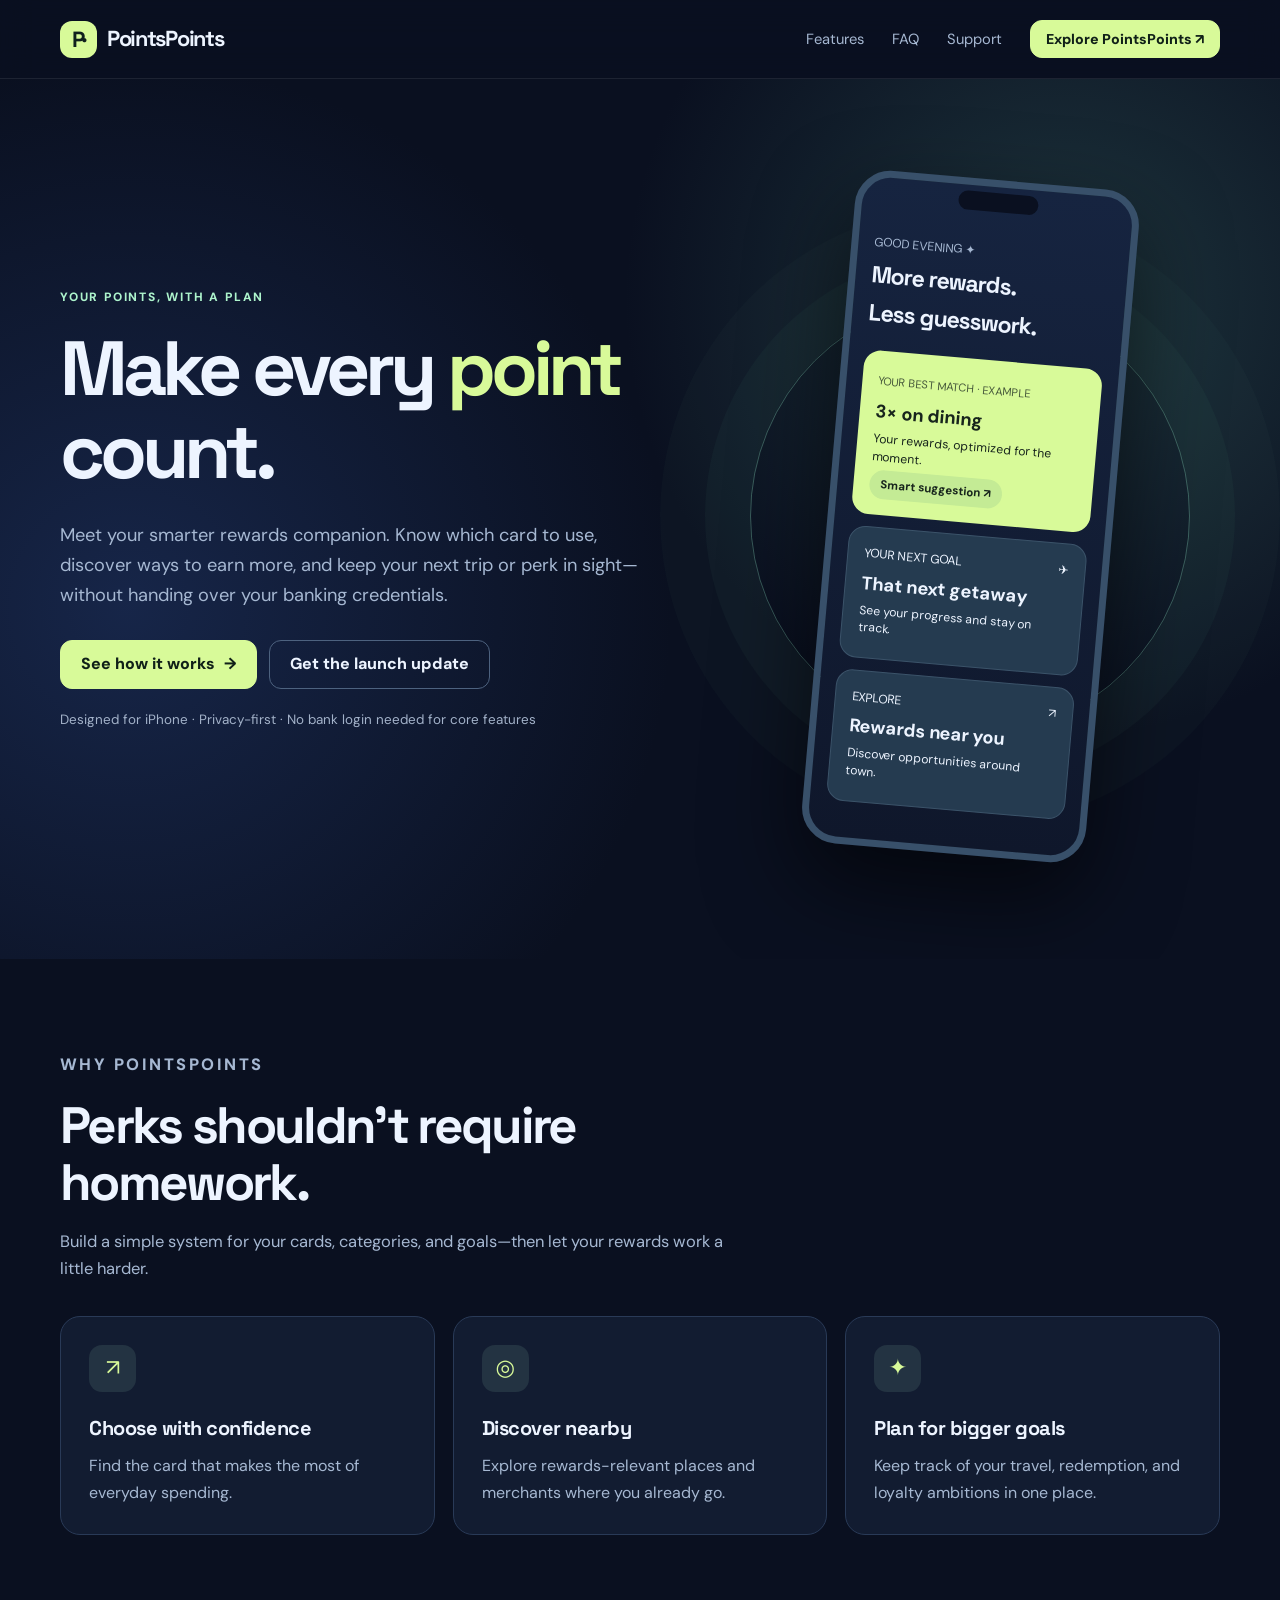
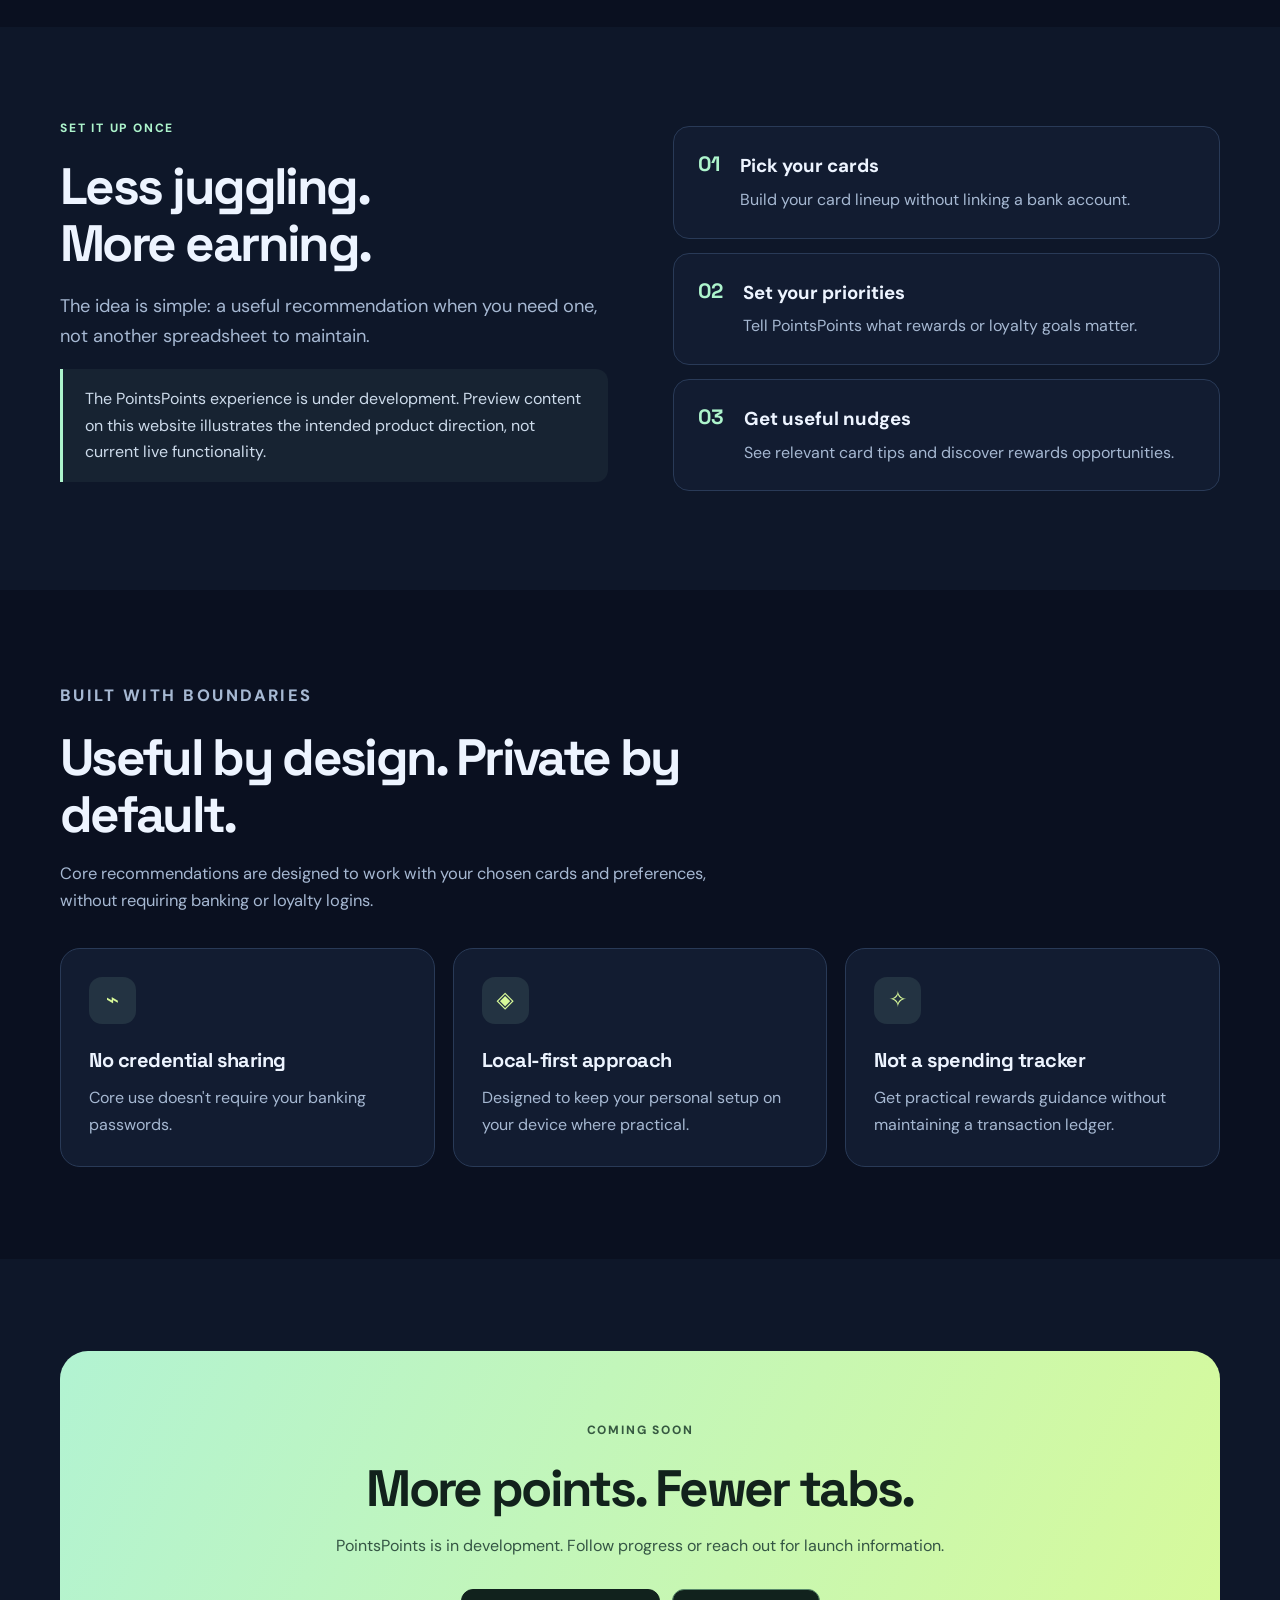
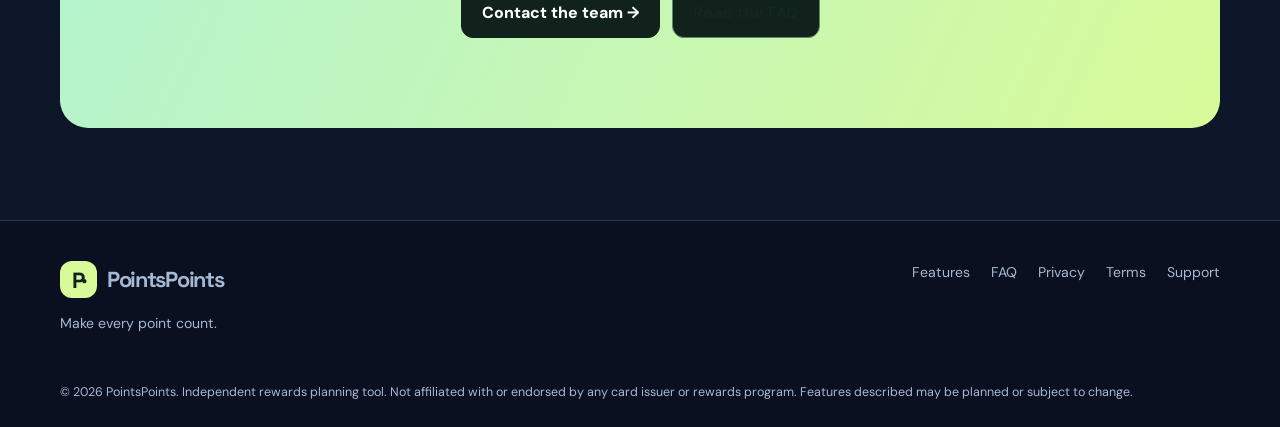
==== index.html @ 92d96398 "Add files via upload" ====
<!doctype html><html lang="en"><head><meta charset="utf-8"><meta name="viewport" content="width=device-width,initial-scale=1"><meta name="theme-color" content="#0a1020"><meta name="description" content="PointsPoints is a privacy-first companion for credit card rewards and loyalty goals."><title>Make every point count | PointsPoints</title><link rel="icon" type="image/svg+xml" href="assets/favicon.svg"><link rel="stylesheet" href="assets/styles.css"><meta property="og:type" content="website"><meta property="og:title" content="Make every point count | PointsPoints"><meta property="og:description" content="PointsPoints is a privacy-first companion for credit card rewards and loyalty goals."></head><body><a class="skip" href="#main">Skip to content</a><header class="site-header"><nav class="container nav" aria-label="Main navigation"><a class="logo" href="index.html" aria-label="PointsPoints home"><span class="mark">P·</span><span>PointsPoints</span></a><button class="menu-toggle" aria-label="Toggle navigation" aria-expanded="false" aria-controls="nav-links">☰</button><div id="nav-links" class="nav-links"><a href="features.html">Features</a><a href="faq.html">FAQ</a><a href="support.html">Support</a><a class="button small" href="index.html#early-access">Explore PointsPoints ↗</a></div></nav></header><main id="main"><section class="hero"><div class="container hero-grid"><div><p class="eyebrow">Your points, with a plan</p><h1>Make every <span>point</span> count.</h1><p class="lead">Meet your smarter rewards companion. Know which card to use, discover ways to earn more, and keep your next trip or perk in sight—without handing over your banking credentials.</p><div class="hero-actions"><a class="button" href="features.html">See how it works <span aria-hidden="true">→</span></a><a class="button secondary" href="#early-access">Get the launch update</a></div><p class="micro">Designed for iPhone · Privacy-first · No bank login needed for core features</p></div><div class="product-scene" aria-label="Illustrative app preview, not an actual screenshot"><div class="halo"></div><div class="phone"><div class="phone-top"></div><div class="phone-header">GOOD EVENING ✦</div><h3>More rewards.<br>Less guesswork.</h3><div class="phone-card primary"><span class="small-label">YOUR BEST MATCH · EXAMPLE</span><strong>3× on dining</strong><p>Your rewards, optimized for the moment.</p><span class="chip">Smart suggestion ↗</span></div><div class="phone-card"><div class="phone-row"><span>YOUR NEXT GOAL</span><span>✈</span></div><strong>That next getaway</strong><p>See your progress and stay on track.</p></div><div class="phone-card"><div class="phone-row"><span>EXPLORE</span><span>↗</span></div><strong>Rewards near you</strong><p>Discover opportunities around town.</p></div></div></div></div></section>
<section class="section" id="benefits"><div class="container"><div class="section-head"><p class="eyebrow">Why PointsPoints</p><h2>Perks shouldn't require homework.</h2><p>Build a simple system for your cards, categories, and goals—then let your rewards work a little harder.</p></div><div class="grid-3"><article class="feature-card"><div class="feature-icon">↗</div><h3>Choose with confidence</h3><p>Find the card that makes the most of everyday spending.</p></article><article class="feature-card"><div class="feature-icon">◎</div><h3>Discover nearby</h3><p>Explore rewards-relevant places and merchants where you already go.</p></article><article class="feature-card"><div class="feature-icon">✦</div><h3>Plan for bigger goals</h3><p>Keep track of your travel, redemption, and loyalty ambitions in one place.</p></article></div></div></section>
<section class="section alt"><div class="container split"><div><p class="eyebrow">Set it up once</p><h2 style="font:700 clamp(2.2rem,4vw,3.5rem)/1.12 'Space Grotesk';letter-spacing:-.05em">Less juggling.<br>More earning.</h2><p class="lead">The idea is simple: a useful recommendation when you need one, not another spreadsheet to maintain.</p><p class="note">The PointsPoints experience is under development. Preview content on this website illustrates the intended product direction, not current live functionality.</p></div><div class="steps"><div class="step"><span class="step-index">01</span><div><h3>Pick your cards</h3><p>Build your card lineup without linking a bank account.</p></div></div><div class="step"><span class="step-index">02</span><div><h3>Set your priorities</h3><p>Tell PointsPoints what rewards or loyalty goals matter.</p></div></div><div class="step"><span class="step-index">03</span><div><h3>Get useful nudges</h3><p>See relevant card tips and discover rewards opportunities.</p></div></div></div></div></section>
<section class="section"><div class="container"><div class="section-head"><p class="eyebrow">Built with boundaries</p><h2>Useful by design. Private by default.</h2><p>Core recommendations are designed to work with your chosen cards and preferences, without requiring banking or loyalty logins.</p></div><div class="grid-3"><div class="feature-card"><div class="feature-icon">⌁</div><h3>No credential sharing</h3><p>Core use doesn't require your banking passwords.</p></div><div class="feature-card"><div class="feature-icon">◈</div><h3>Local-first approach</h3><p>Designed to keep your personal setup on your device where practical.</p></div><div class="feature-card"><div class="feature-icon">✧</div><h3>Not a spending tracker</h3><p>Get practical rewards guidance without maintaining a transaction ledger.</p></div></div></div></section>
<section class="section alt" id="early-access"><div class="container"><div class="cta"><p class="eyebrow" style="color:#365941">Coming soon</p><h2>More points. Fewer tabs.</h2><p>PointsPoints is in development. Follow progress or reach out for launch information.</p><div class="hero-actions" style="justify-content:center"><a class="button" href="support.html">Contact the team →</a><a class="button secondary" style="color:#13271c;border-color:#59896a" href="faq.html">Read the FAQ</a></div></div></div></section></main><footer class="footer"><div class="container"><div class="footer-layout"><div><a class="logo" href="index.html"><span class="mark">P·</span><span>PointsPoints</span></a><p>Make every point count.</p></div><div class="footer-links"><a href="features.html">Features</a><a href="faq.html">FAQ</a><a href="privacy.html">Privacy</a><a href="terms.html">Terms</a><a href="support.html">Support</a></div></div><div class="footer-bottom">© <span data-year>2026</span> PointsPoints. Independent rewards planning tool. Not affiliated with or endorsed by any card issuer or rewards program. Features described may be planned or subject to change.</div></div></footer><script src="assets/site.js" defer></script></body></html>
---- assets/styles.css ----
@import url('https://fonts.googleapis.com/css2?family=DM+Sans:wght@400;500;600;700&family=Space+Grotesk:wght@400;500;600;700&display=swap');
:root{--bg:#0a1020;--surface:#121c31;--surface2:#192540;--ink:#edf4ff;--muted:#a6b8d2;--line:#293a57;--mint:#adf4cc;--lime:#d8fa99;--navy:#0a1020;--max:1160px}*{box-sizing:border-box}html{scroll-behavior:smooth}body{margin:0;background:var(--bg);color:var(--ink);font-family:'DM Sans',system-ui,sans-serif;line-height:1.65}a{color:inherit;text-decoration:none}button,input,textarea{font:inherit}button{cursor:pointer}.container{width:min(calc(100% - 44px),var(--max));margin:auto}.skip{position:absolute;left:-999px;top:10px;background:white;color:black;padding:10px;z-index:100}.skip:focus{left:12px}.site-header{position:sticky;top:0;z-index:30;backdrop-filter:blur(16px);background:#0a1020e8;border-bottom:1px solid #ffffff15}.nav{min-height:78px;display:flex;align-items:center;justify-content:space-between;gap:24px}.logo{display:flex;align-items:center;gap:10px;font-family:'Space Grotesk',sans-serif;font-weight:700;font-size:1.36rem;letter-spacing:-.06em}.mark{display:grid;place-items:center;width:37px;height:37px;border-radius:12px;background:var(--lime);color:#10201d;font-size:22px;font-weight:700;letter-spacing:-.1em}.nav-links{display:flex;align-items:center;gap:28px;font-size:.92rem;color:var(--muted)}.nav-links a:hover,.footer a:hover{color:var(--mint)}.button{display:inline-flex;align-items:center;justify-content:center;gap:9px;padding:13px 20px;border-radius:12px;background:var(--lime);color:#102018;font-weight:800;border:1px solid var(--lime);line-height:1.3;transition:transform .2s,background .2s}.button:hover{transform:translateY(-2px);background:#edffbf}.button.secondary{background:transparent;color:var(--ink);border-color:#4d627f}.button.secondary:hover{background:#ffffff13}.button.small{padding:9px 15px;font-size:.89rem}.menu-toggle{display:none;background:transparent;color:white;border:1px solid var(--line);border-radius:10px;padding:8px 11px}.hero{position:relative;overflow:hidden;padding:100px 0 105px;background:radial-gradient(circle at 83% 25%,#325a5a80 0,transparent 35%),radial-gradient(circle at 10% 60%,#233b7180 0,transparent 43%)}.hero-grid{display:grid;grid-template-columns:1.1fr .9fr;gap:50px;align-items:center}.eyebrow{text-transform:uppercase;color:var(--mint);letter-spacing:.15em;font-weight:800;font-size:.75rem;margin:0 0 19px}.hero h1,.page-heading h1{font-family:'Space Grotesk',sans-serif;letter-spacing:-.065em;line-height:1.08;font-size:clamp(3.6rem,6vw,6rem);margin:0 0 27px}.hero h1 span{color:var(--lime)}.lead{font-size:1.14rem;color:var(--muted);max-width:610px}.hero-actions{display:flex;flex-wrap:wrap;gap:12px;margin:30px 0 20px}.micro{color:#a3b2c9;font-size:.84rem}.product-scene{position:relative;min-height:520px;display:grid;place-items:center}.halo{position:absolute;width:440px;height:440px;border:1px solid #94eaca55;border-radius:50%;box-shadow:0 0 0 45px #70d8af09,0 0 0 90px #70d8af06}.phone{position:relative;z-index:2;width:285px;border:7px solid #38506a;border-radius:36px;background:linear-gradient(180deg,#162440,#0f172b);box-shadow:0 38px 90px #0009;transform:rotate(5deg);padding:18px 16px 24px}.phone-top{text-align:center;width:80px;height:19px;border-radius:20px;background:#0a1020;margin:-12px auto 30px}.phone-header{color:var(--muted);font-size:.76rem}.phone h3{font-family:'Space Grotesk';font-size:1.45rem;letter-spacing:-.04em;margin:4px 0 17px}.phone-card{padding:16px;border:1px solid #3b5369;border-radius:17px;background:#253b50;margin:12px 0}.phone-card.primary{background:var(--lime);color:#17241c;border:0}.phone-card .small-label{font-size:.7rem;opacity:.75}.phone-card strong{display:block;font-size:1.14rem;margin:4px 0}.phone-card p{font-size:.76rem;margin:4px 0;line-height:1.45}.phone-row{display:flex;justify-content:space-between;gap:8px;font-size:.77rem}.chip{display:inline-block;border-radius:30px;background:#284d45;padding:5px 11px;color:#b8ffd3;font-size:.72rem;font-weight:700}.phone-card.primary .chip{background:#c4eb95;color:#17241c}.section{padding:92px 0}.section.alt{background:#0e1729}.section-head{max-width:690px;margin-bottom:34px}.section h2,.cta h2{font:700 clamp(2.2rem,4vw,3.5rem)/1.12 'Space Grotesk';letter-spacing:-.052em;margin:0 0 16px}.section-head p{color:var(--muted);font-size:1.03rem}.grid-3{display:grid;grid-template-columns:repeat(3,1fr);gap:18px}.feature-card,.panel,.faq-item{background:var(--surface);border:1px solid var(--line);border-radius:20px;padding:28px}.feature-card .feature-icon{display:grid;place-items:center;width:47px;height:47px;border-radius:13px;background:#a9eec31c;color:var(--lime);font-size:1.4rem}.feature-card h3,.panel h3{font-family:'Space Grotesk';font-size:1.25rem;margin:20px 0 8px;letter-spacing:-.025em}.feature-card p,.panel p{color:var(--muted);margin:0}.split{display:grid;grid-template-columns:1fr 1fr;align-items:center;gap:65px}.big-number{font:700 5rem 'Space Grotesk';color:var(--lime);letter-spacing:-.08em}.steps{display:grid;gap:14px}.step{display:flex;gap:20px;padding:24px;border:1px solid var(--line);border-radius:16px;background:var(--surface)}.step-index{color:var(--mint);font-weight:800;font:700 1.3rem 'Space Grotesk'}.step h3{margin:0 0 5px}.step p{color:var(--muted);margin:0}.note{border-left:3px solid var(--mint);background:#b8f5cf0d;padding:17px 22px;border-radius:0 12px 12px 0;color:#cddbeb}.cta{padding:70px 55px;border-radius:28px;background:linear-gradient(115deg,#b2f3d2,#d8fa99);color:#12221c;text-align:center}.cta p{color:#345544}.cta .button{background:#11221d;color:white;border-color:#11221d}.footer{border-top:1px solid var(--line);padding:40px 0 25px;color:var(--muted);font-size:.88rem}.footer-layout{display:flex;justify-content:space-between;gap:30px;flex-wrap:wrap}.footer-links{display:flex;gap:21px;flex-wrap:wrap}.footer-bottom{margin-top:32px;font-size:.78rem}.page-heading{padding:80px 0 48px;background:radial-gradient(circle at 80% 20%,#225043,transparent 43%)}.page-heading h1{font-size:clamp(3rem,5.5vw,5rem)}.page-heading p{max-width:700px;color:var(--muted);font-size:1.1rem}.prose{max-width:780px;padding:28px 0 100px}.prose h2{font:700 1.65rem 'Space Grotesk';letter-spacing:-.035em;margin:38px 0 10px}.prose h3{margin-top:23px}.prose p,.prose li{color:#bdcbe0}.prose a{color:var(--mint);text-decoration:underline;text-underline-offset:3px}.prose ul{padding-left:24px}.disclaimer{background:#30281e;border:1px solid #7d633f;border-radius:13px;padding:16px 20px;color:#f6ddb0}.faq-list{max-width:840px;padding-bottom:85px}.faq-item{margin-bottom:12px;padding:0}.faq-item summary{padding:20px 24px;cursor:pointer;font-weight:700;list-style:none}.faq-item summary::-webkit-details-marker{display:none}.faq-item summary::after{content:'+';float:right;color:var(--lime);font-size:1.3rem}.faq-item[open] summary::after{content:'−'}.faq-item p{color:var(--muted);margin:0;padding:0 24px 24px}.pill{display:inline-block;background:#b1ffcf16;color:var(--mint);border:1px solid #a0daba40;padding:7px 12px;border-radius:99px;font-weight:700;font-size:.74rem}.support-grid{display:grid;grid-template-columns:1fr 1fr;gap:20px;padding-bottom:100px}.support-grid .panel{height:100%}.small-print{font-size:.81rem;color:var(--muted)}@media(max-width:850px){.hero-grid,.split{grid-template-columns:1fr}.product-scene{min-height:470px}.grid-3{grid-template-columns:repeat(2,1fr)}.nav-links{display:none;position:absolute;top:77px;left:0;right:0;background:#0a1020;padding:22px;flex-direction:column;align-items:flex-start;border-bottom:1px solid var(--line)}.nav-links.open{display:flex}.menu-toggle{display:block}}@media(max-width:600px){.hero{padding:65px 0 60px}.hero h1{font-size:3.65rem}.section{padding:62px 0}.grid-3,.support-grid{grid-template-columns:1fr}.product-scene{min-height:440px}.phone{transform:rotate(2deg) scale(.9)}.halo{width:310px;height:310px}.cta{padding:48px 20px}.container{width:min(calc(100% - 32px),var(--max))}}
@media(prefers-reduced-motion:reduce){html{scroll-behavior:auto}*,*::before,*::after{transition:none!important;animation:none!important}}
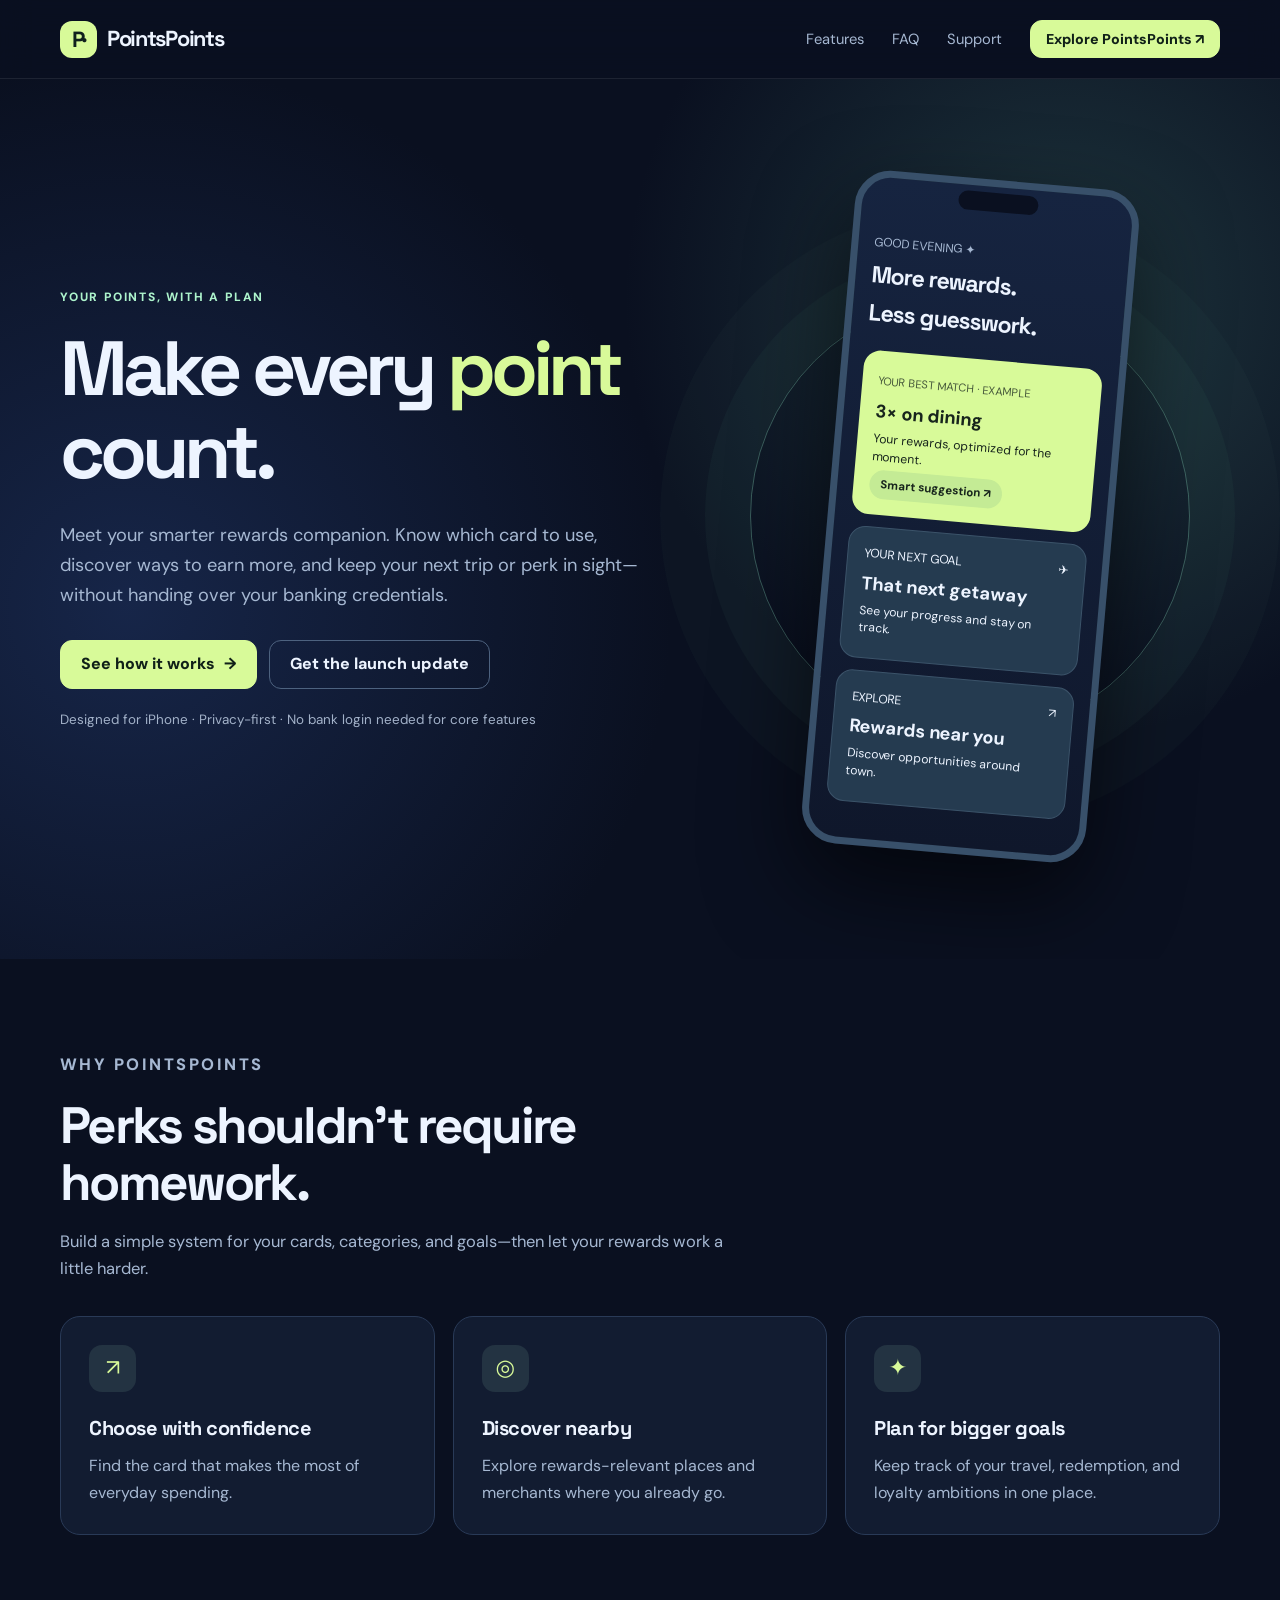
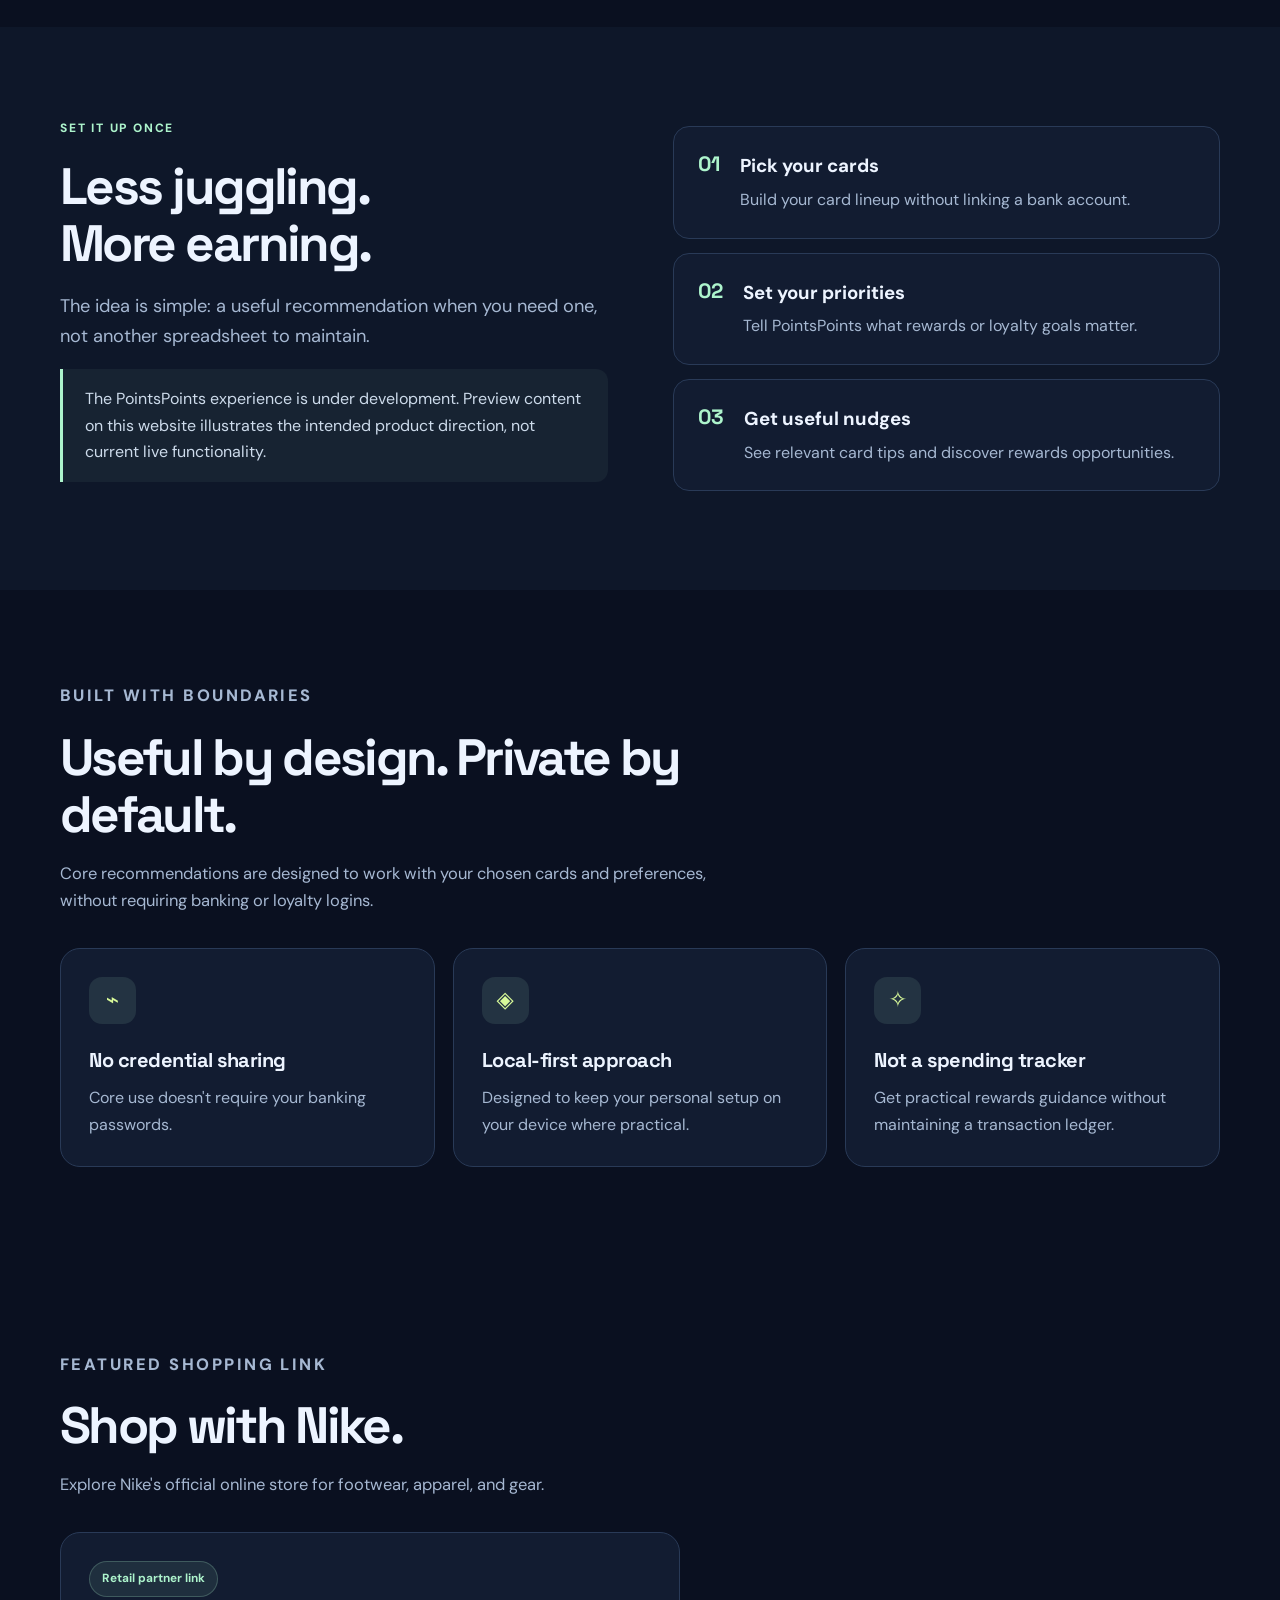
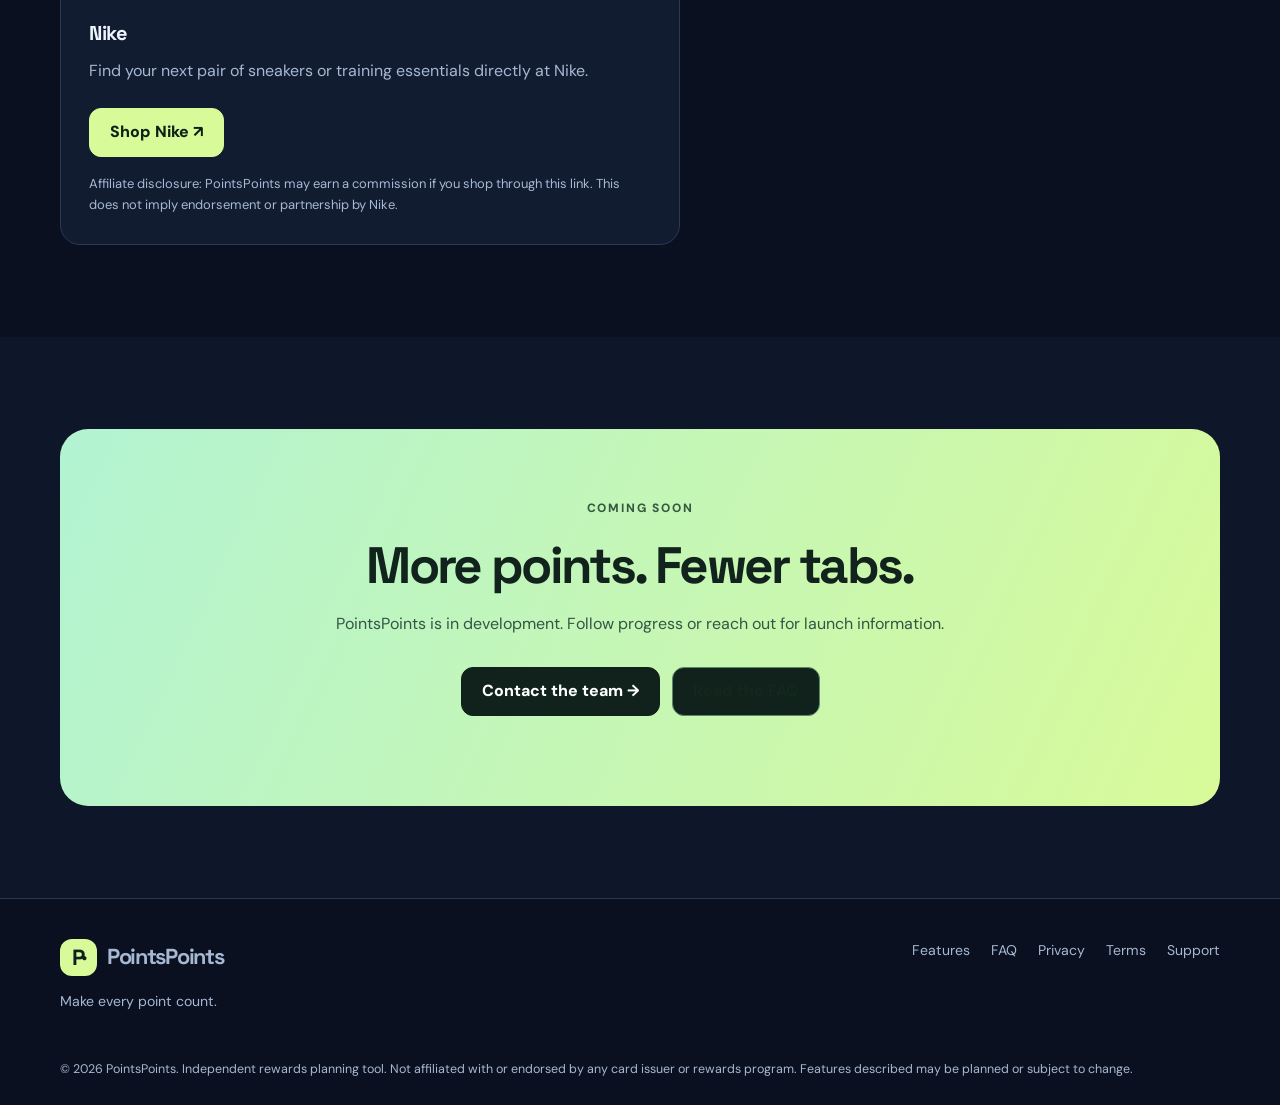
==== commit 42260483: "Add files via upload" ====
--- a/index.html
+++ b/index.html
@@ -2,4 +2,5 @@
 <section class="section" id="benefits"><div class="container"><div class="section-head"><p class="eyebrow">Why PointsPoints</p><h2>Perks shouldn't require homework.</h2><p>Build a simple system for your cards, categories, and goals—then let your rewards work a little harder.</p></div><div class="grid-3"><article class="feature-card"><div class="feature-icon">↗</div><h3>Choose with confidence</h3><p>Find the card that makes the most of everyday spending.</p></article><article class="feature-card"><div class="feature-icon">◎</div><h3>Discover nearby</h3><p>Explore rewards-relevant places and merchants where you already go.</p></article><article class="feature-card"><div class="feature-icon">✦</div><h3>Plan for bigger goals</h3><p>Keep track of your travel, redemption, and loyalty ambitions in one place.</p></article></div></div></section>
 <section class="section alt"><div class="container split"><div><p class="eyebrow">Set it up once</p><h2 style="font:700 clamp(2.2rem,4vw,3.5rem)/1.12 'Space Grotesk';letter-spacing:-.05em">Less juggling.<br>More earning.</h2><p class="lead">The idea is simple: a useful recommendation when you need one, not another spreadsheet to maintain.</p><p class="note">The PointsPoints experience is under development. Preview content on this website illustrates the intended product direction, not current live functionality.</p></div><div class="steps"><div class="step"><span class="step-index">01</span><div><h3>Pick your cards</h3><p>Build your card lineup without linking a bank account.</p></div></div><div class="step"><span class="step-index">02</span><div><h3>Set your priorities</h3><p>Tell PointsPoints what rewards or loyalty goals matter.</p></div></div><div class="step"><span class="step-index">03</span><div><h3>Get useful nudges</h3><p>See relevant card tips and discover rewards opportunities.</p></div></div></div></div></section>
 <section class="section"><div class="container"><div class="section-head"><p class="eyebrow">Built with boundaries</p><h2>Useful by design. Private by default.</h2><p>Core recommendations are designed to work with your chosen cards and preferences, without requiring banking or loyalty logins.</p></div><div class="grid-3"><div class="feature-card"><div class="feature-icon">⌁</div><h3>No credential sharing</h3><p>Core use doesn't require your banking passwords.</p></div><div class="feature-card"><div class="feature-icon">◈</div><h3>Local-first approach</h3><p>Designed to keep your personal setup on your device where practical.</p></div><div class="feature-card"><div class="feature-icon">✧</div><h3>Not a spending tracker</h3><p>Get practical rewards guidance without maintaining a transaction ledger.</p></div></div></div></section>
+<section class="section" id="shop"><div class="container"><div class="section-head"><p class="eyebrow">Featured shopping link</p><h2>Shop with Nike.</h2><p>Explore Nike's official online store for footwear, apparel, and gear.</p></div><div class="panel" style="max-width:620px"><span class="pill">Retail partner link</span><h3>Nike</h3><p>Find your next pair of sneakers or training essentials directly at Nike.</p><p style="margin-top:24px"><a class="button" href="https://sovrn.co/1janoo2" target="_blank" rel="sponsored noopener noreferrer" aria-label="Shop Nike through our affiliate link (opens in a new tab)">Shop Nike ↗</a></p><p class="small-print" style="margin-top:16px">Affiliate disclosure: PointsPoints may earn a commission if you shop through this link. This does not imply endorsement or partnership by Nike.</p></div></div></section>
 <section class="section alt" id="early-access"><div class="container"><div class="cta"><p class="eyebrow" style="color:#365941">Coming soon</p><h2>More points. Fewer tabs.</h2><p>PointsPoints is in development. Follow progress or reach out for launch information.</p><div class="hero-actions" style="justify-content:center"><a class="button" href="support.html">Contact the team →</a><a class="button secondary" style="color:#13271c;border-color:#59896a" href="faq.html">Read the FAQ</a></div></div></div></section></main><footer class="footer"><div class="container"><div class="footer-layout"><div><a class="logo" href="index.html"><span class="mark">P·</span><span>PointsPoints</span></a><p>Make every point count.</p></div><div class="footer-links"><a href="features.html">Features</a><a href="faq.html">FAQ</a><a href="privacy.html">Privacy</a><a href="terms.html">Terms</a><a href="support.html">Support</a></div></div><div class="footer-bottom">© <span data-year>2026</span> PointsPoints. Independent rewards planning tool. Not affiliated with or endorsed by any card issuer or rewards program. Features described may be planned or subject to change.</div></div></footer><script src="assets/site.js" defer></script></body></html>
